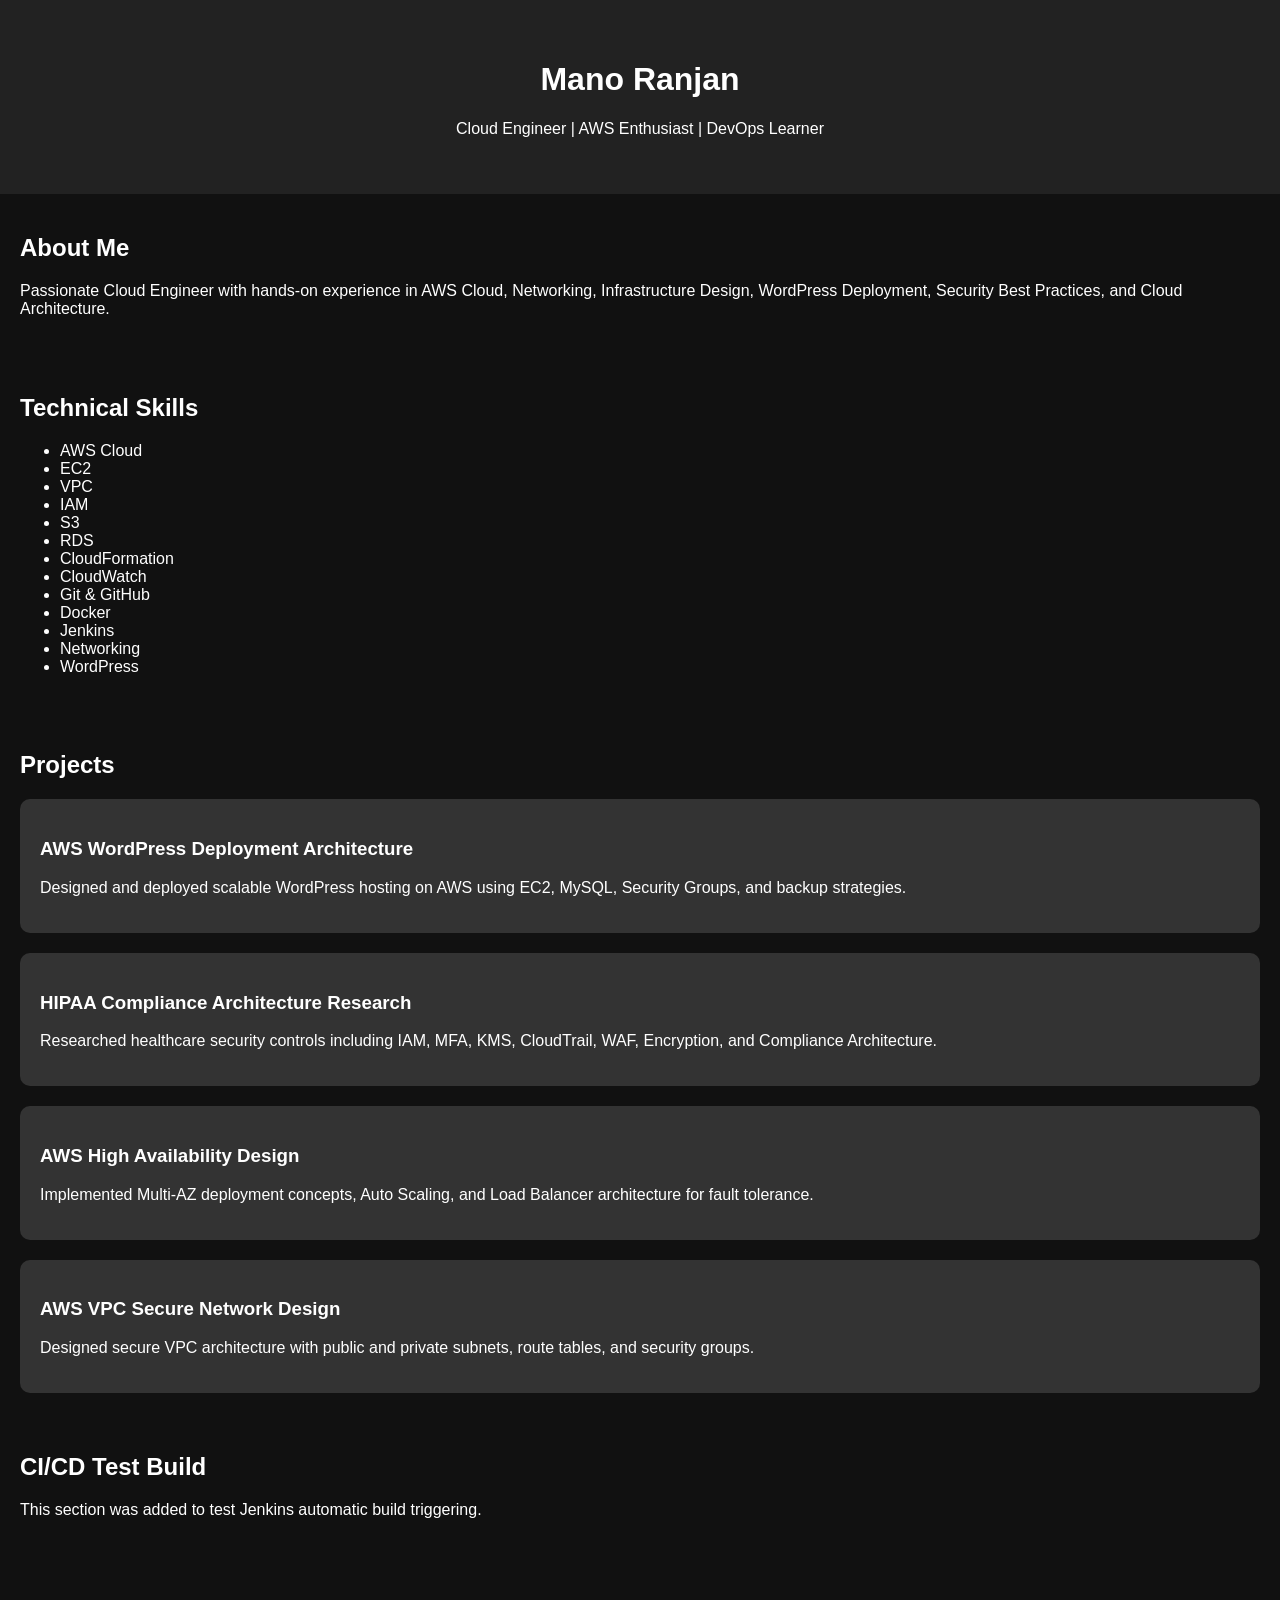
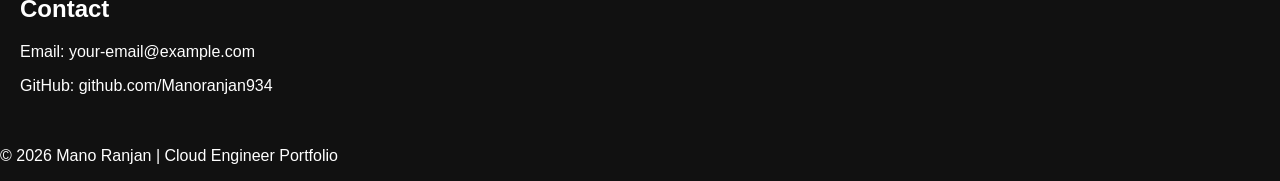
==== index.html @ f20bb153 "Updated portfolio page for Jenkins test" ====
<!DOCTYPE html>
<html lang="en">

<head>
    <meta charset="UTF-8">
    <meta name="viewport" content="width=device-width, initial-scale=1.0">
    <title>Mano Ranjan | Cloud Engineer Portfolio</title>

    <link rel="stylesheet" href="style.css">
</head>

<body>

    <header>
        <h1>Mano Ranjan</h1>
        <p>Cloud Engineer | AWS Enthusiast | DevOps Learner</p>
    </header>

    <section>
        <h2>About Me</h2>
        <p>
            Passionate Cloud Engineer with hands-on experience in AWS Cloud,
            Networking, Infrastructure Design, WordPress Deployment,
            Security Best Practices, and Cloud Architecture.
        </p>
    </section>

    <section>
        <h2>Technical Skills</h2>

        <ul>
            <li>AWS Cloud</li>
            <li>EC2</li>
            <li>VPC</li>
            <li>IAM</li>
            <li>S3</li>
            <li>RDS</li>
            <li>CloudFormation</li>
            <li>CloudWatch</li>
            <li>Git & GitHub</li>
            <li>Docker</li>
            <li>Jenkins</li>
            <li>Networking</li>
            <li>WordPress</li>
        </ul>
    </section>

    <section>
        <h2>Projects</h2>

        <div>
            <h3>AWS WordPress Deployment Architecture</h3>
            <p>
                Designed and deployed scalable WordPress hosting on AWS using
                EC2, MySQL, Security Groups, and backup strategies.
            </p>
        </div>

        <div>
            <h3>HIPAA Compliance Architecture Research</h3>
            <p>
                Researched healthcare security controls including IAM, MFA,
                KMS, CloudTrail, WAF, Encryption, and Compliance Architecture.
            </p>
        </div>

        <div>
            <h3>AWS High Availability Design</h3>
            <p>
                Implemented Multi-AZ deployment concepts, Auto Scaling,
                and Load Balancer architecture for fault tolerance.
            </p>
        </div>

        <div>
            <h3>AWS VPC Secure Network Design</h3>
            <p>
                Designed secure VPC architecture with public and private
                subnets, route tables, and security groups.
            </p>
        </div>

    </section>

    <section>
        <h2>CI/CD Test Build</h2>
        <p>
            This section was added to test Jenkins automatic build triggering.
        </p>
    </section>

    <section>
        <h2>Contact</h2>
        <p>Email: your-email@example.com</p>
        <p>GitHub: github.com/Manoranjan934</p>
    </section>

    <footer>
        <p>© 2026 Mano Ranjan | Cloud Engineer Portfolio</p>
    </footer>

    <script src="script.js"></script>

</body>

</html>
---- style.css ----
body{
    background:#111;
    color:white;
    font-family:Arial;
    margin:0;
}

header{
    background:#222;
    text-align:center;
    padding:40px;
}

section{
    padding:20px;
}

div{
    background:#333;
    padding:20px;
    margin-top:20px;
    border-radius:10px;
}
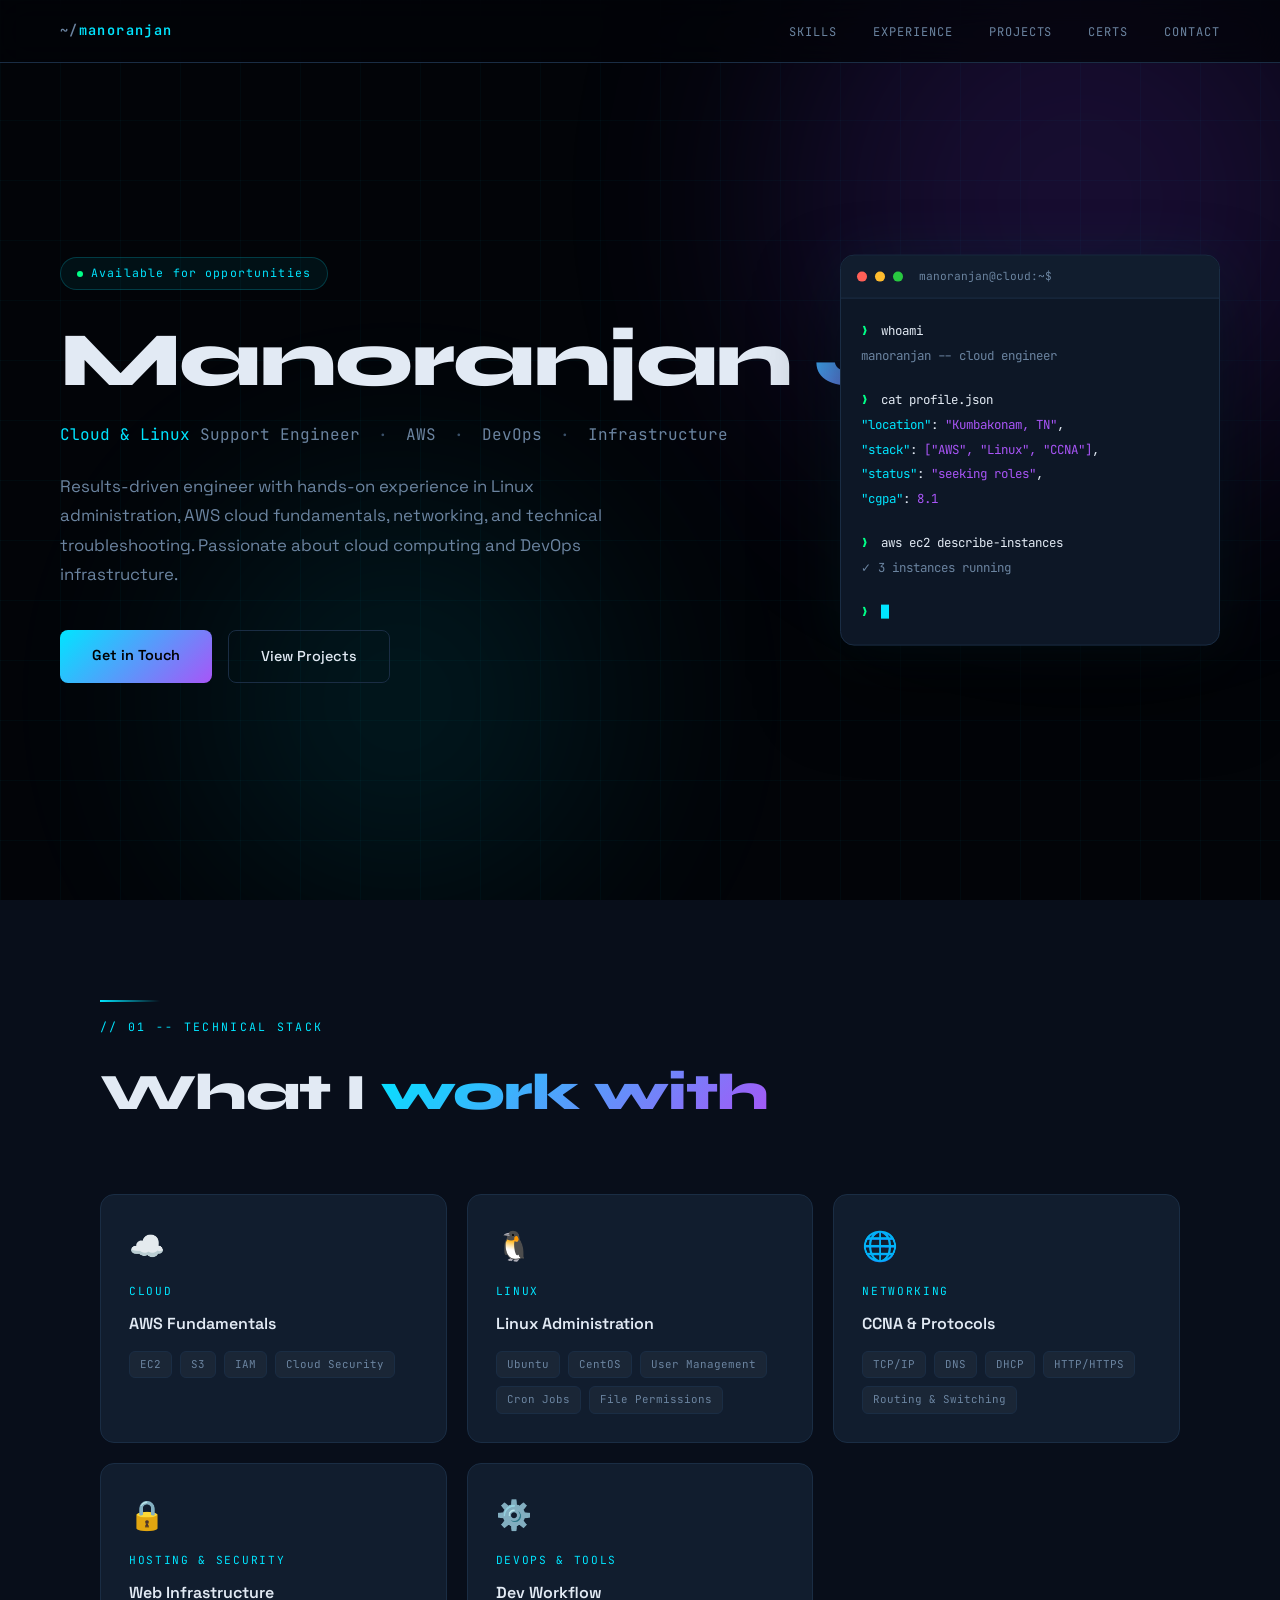
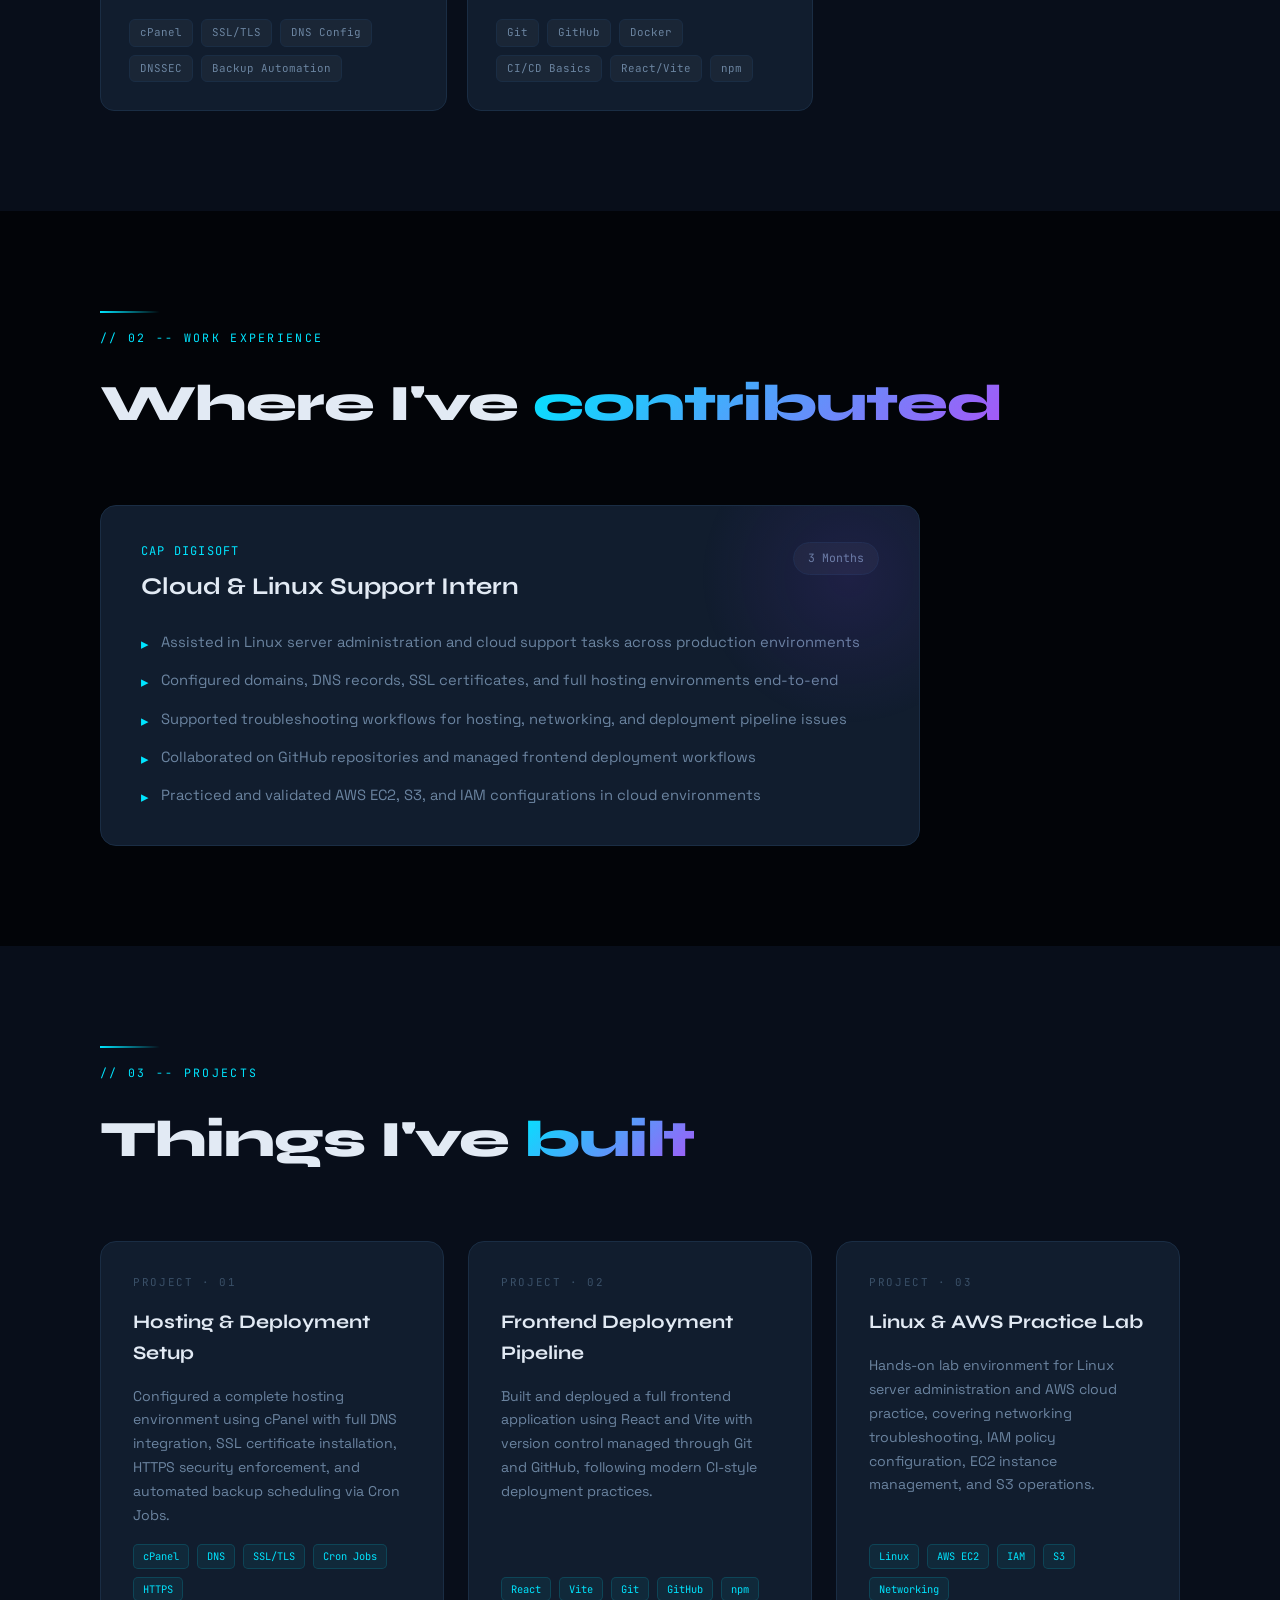
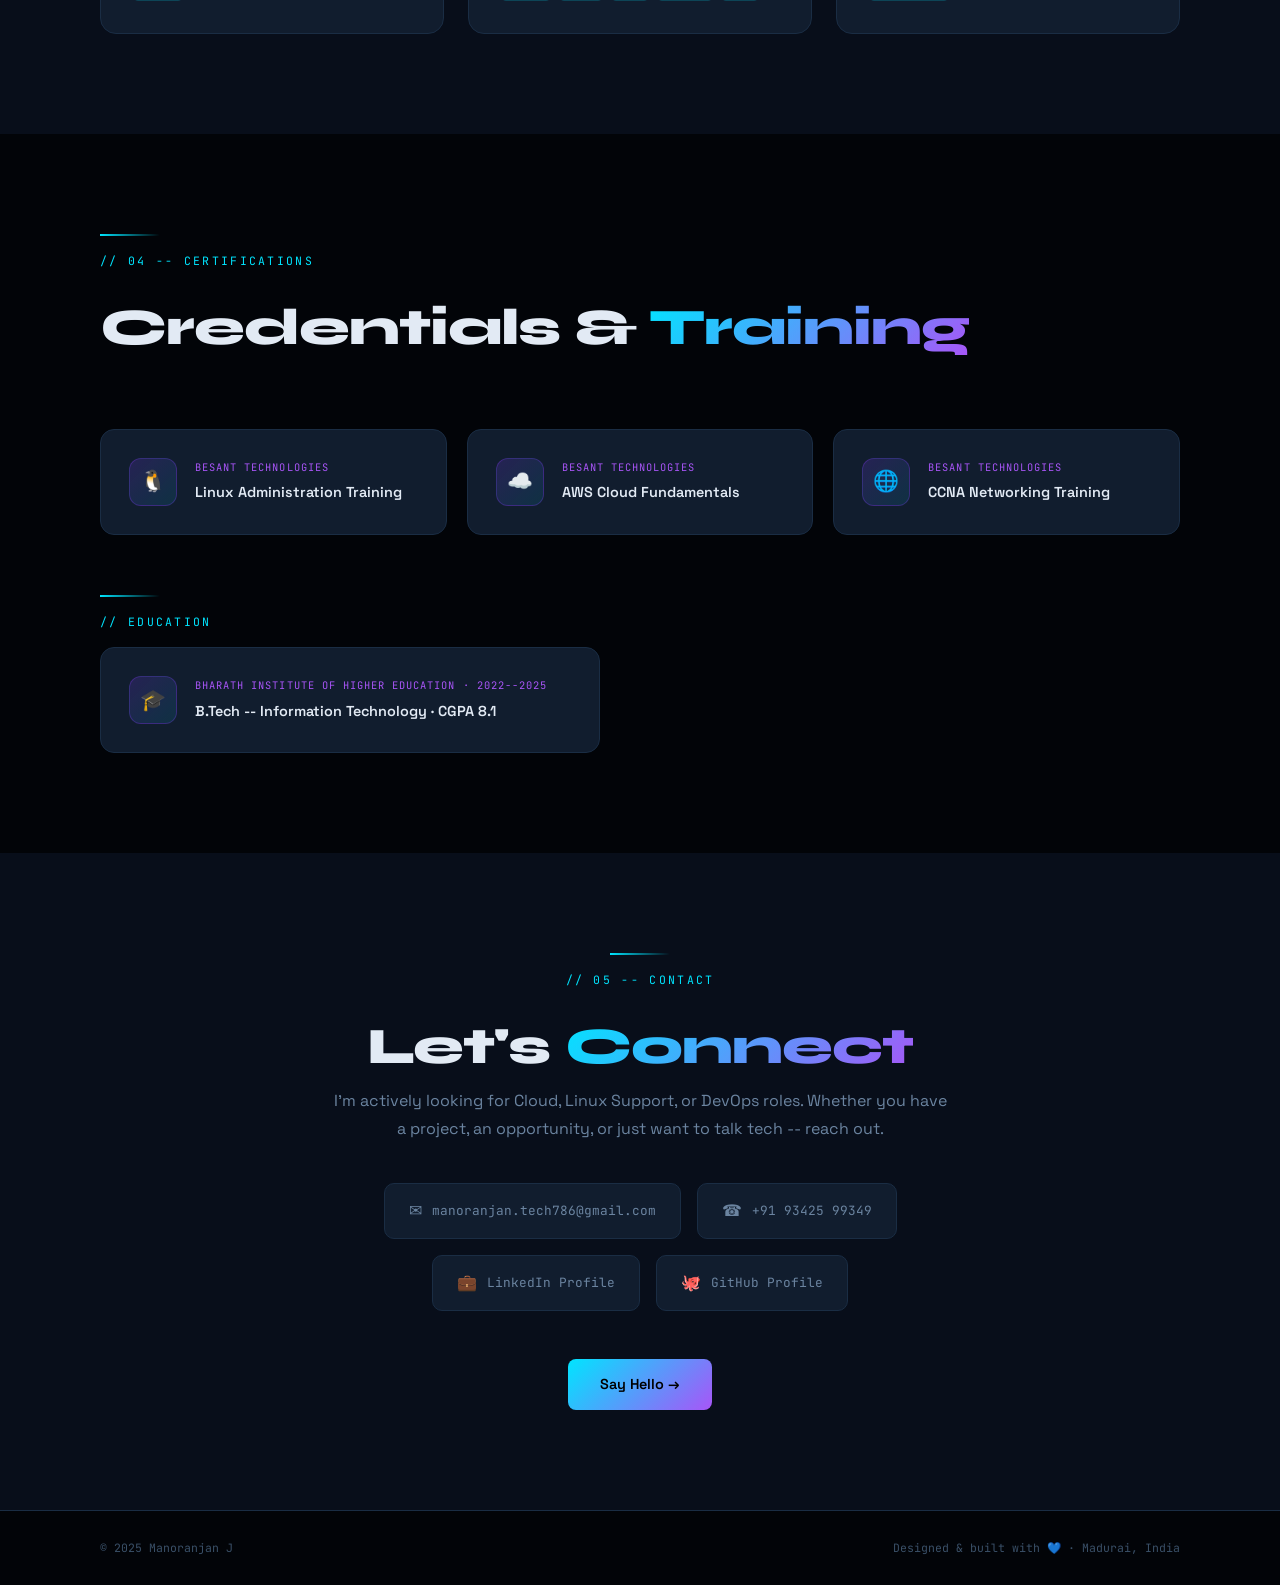
==== commit ded842ad: "Level 3 project structure" ====
--- a/index.html
+++ b/index.html
@@ -1,106 +1,375 @@
 <!DOCTYPE html>
 <html lang="en">
-
 <head>
-    <meta charset="UTF-8">
-    <meta name="viewport" content="width=device-width, initial-scale=1.0">
-    <title>Mano Ranjan | Cloud Engineer Portfolio</title>
-
-    <link rel="stylesheet" href="style.css">
+<meta charset="UTF-8">
+<meta name="viewport" content="width=device-width, initial-scale=1.0">
+<title>Manoranjan | Cloud & Linux Engineer</title>
+<link rel="preconnect" href="https://fonts.googleapis.com">
+<link rel="preconnect" href="https://fonts.gstatic.com" crossorigin>
+<link href="https://fonts.googleapis.com/css2?family=Space+Grotesk:wght@300;400;500;600;700&family=JetBrains+Mono:wght@300;400;600&family=Syne:wght@700;800&display=swap" rel="stylesheet">
+<link rel="stylesheet" href="assets/css/style.css">
+<base target="_blank">
 </head>
-
 <body>
 
-    <header>
-        <h1>Mano Ranjan</h1>
-        <p>Cloud Engineer | AWS Enthusiast | DevOps Learner</p>
-    </header>
-
-    <section>
-        <h2>About Me</h2>
-        <p>
-            Passionate Cloud Engineer with hands-on experience in AWS Cloud,
-            Networking, Infrastructure Design, WordPress Deployment,
-            Security Best Practices, and Cloud Architecture.
-        </p>
-    </section>
-
-    <section>
-        <h2>Technical Skills</h2>
-
-        <ul>
-            <li>AWS Cloud</li>
-            <li>EC2</li>
-            <li>VPC</li>
-            <li>IAM</li>
-            <li>S3</li>
-            <li>RDS</li>
-            <li>CloudFormation</li>
-            <li>CloudWatch</li>
-            <li>Git & GitHub</li>
-            <li>Docker</li>
-            <li>Jenkins</li>
-            <li>Networking</li>
-            <li>WordPress</li>
-        </ul>
-    </section>
-
-    <section>
-        <h2>Projects</h2>
-
-        <div>
-            <h3>AWS WordPress Deployment Architecture</h3>
-            <p>
-                Designed and deployed scalable WordPress hosting on AWS using
-                EC2, MySQL, Security Groups, and backup strategies.
-            </p>
-        </div>
-
-        <div>
-            <h3>HIPAA Compliance Architecture Research</h3>
-            <p>
-                Researched healthcare security controls including IAM, MFA,
-                KMS, CloudTrail, WAF, Encryption, and Compliance Architecture.
-            </p>
-        </div>
-
-        <div>
-            <h3>AWS High Availability Design</h3>
-            <p>
-                Implemented Multi-AZ deployment concepts, Auto Scaling,
-                and Load Balancer architecture for fault tolerance.
-            </p>
-        </div>
-
-        <div>
-            <h3>AWS VPC Secure Network Design</h3>
-            <p>
-                Designed secure VPC architecture with public and private
-                subnets, route tables, and security groups.
-            </p>
-        </div>
-
-    </section>
-
-    <section>
-        <h2>CI/CD Test Build</h2>
-        <p>
-            This section was added to test Jenkins automatic build triggering.
-        </p>
-    </section>
-
-    <section>
-        <h2>Contact</h2>
-        <p>Email: your-email@example.com</p>
-        <p>GitHub: github.com/Manoranjan934</p>
-    </section>
-
-    <footer>
-        <p>© 2026 Mano Ranjan | Cloud Engineer Portfolio</p>
-    </footer>
-
-    <script src="script.js"></script>
-
+<!-- ===== NAVIGATION ===== -->
+<nav class="navbar">
+  <div class="nav-logo">
+    <span class="nav-logo-prompt">~/</span>manoranjan
+  </div>
+  <ul class="nav-links">
+    <li><a href="#skills">Skills</a></li>
+    <li><a href="#experience">Experience</a></li>
+    <li><a href="#projects">Projects</a></li>
+    <li><a href="#certs">Certs</a></li>
+    <li><a href="#contact">Contact</a></li>
+  </ul>
+  <button class="nav-toggle" aria-label="Toggle menu">
+    <span></span>
+    <span></span>
+    <span></span>
+  </button>
+</nav>
+
+<!-- ===== HERO SECTION ===== -->
+<section class="hero" id="home">
+  <div class="orb orb-1"></div>
+  <div class="orb orb-2"></div>
+
+  <div class="hero-content">
+    <div class="hero-badge">
+      <span class="badge-dot"></span>
+      Available for opportunities
+    </div>
+
+    <h1 class="hero-name">
+      <span class="hero-first">Manoranjan</span><span class="hero-last"> J</span>
+    </h1>
+
+    <p class="hero-role">
+      <span class="highlight">Cloud & Linux</span> Support Engineer
+      <span class="dot-separator">&#183;</span> AWS <span class="dot-separator">&#183;</span> DevOps <span class="dot-separator">&#183;</span> Infrastructure
+    </p>
+
+    <p class="hero-desc">
+      Results-driven engineer with hands-on experience in Linux administration, AWS cloud fundamentals, networking, and technical troubleshooting. Passionate about cloud computing and DevOps infrastructure.
+    </p>
+
+    <div class="hero-cta">
+      <a href="#contact" class="btn btn-primary">Get in Touch</a>
+      <a href="#projects" class="btn btn-ghost">View Projects</a>
+    </div>
+  </div>
+
+  <!-- Terminal Widget -->
+  <div class="hero-terminal">
+    <div class="terminal-header">
+      <span class="term-dot red"></span>
+      <span class="term-dot yellow"></span>
+      <span class="term-dot green"></span>
+      <span class="terminal-title">manoranjan@cloud:~$</span>
+    </div>
+    <div class="terminal-body">
+      <div class="term-line">
+        <span class="term-prompt">&#10095;</span>
+        <span class="term-cmd">whoami</span>
+      </div>
+      <div class="term-line term-output">manoranjan -- cloud engineer</div>
+      <div class="term-line blank"></div>
+      <div class="term-line">
+        <span class="term-prompt">&#10095;</span>
+        <span class="term-cmd">cat profile.json</span>
+      </div>
+      <div class="term-line">
+        <span class="term-key">"location"</span>: <span class="term-val">"Kumbakonam, TN"</span>,
+      </div>
+      <div class="term-line">
+        <span class="term-key">"stack"</span>: <span class="term-val">["AWS", "Linux", "CCNA"]</span>,
+      </div>
+      <div class="term-line">
+        <span class="term-key">"status"</span>: <span class="term-val">"seeking roles"</span>,
+      </div>
+      <div class="term-line">
+        <span class="term-key">"cgpa"</span>: <span class="term-val">8.1</span>
+      </div>
+      <div class="term-line blank"></div>
+      <div class="term-line">
+        <span class="term-prompt">&#10095;</span>
+        <span class="term-cmd">aws ec2 describe-instances</span>
+      </div>
+      <div class="term-line term-output">&#10003; 3 instances running</div>
+      <div class="term-line blank"></div>
+      <div class="term-line">
+        <span class="term-prompt">&#10095;</span>
+        <span class="term-cursor"></span>
+      </div>
+    </div>
+  </div>
+</section>
+
+<!-- ===== SKILLS SECTION ===== -->
+<section class="skills" id="skills">
+  <div class="container">
+    <div class="section-header reveal">
+      <div class="divider"></div>
+      <p class="section-label">// 01 -- Technical Stack</p>
+      <h2 class="section-title">What I <span>work with</span></h2>
+    </div>
+
+    <div class="skills-grid">
+      <!-- Skill Card 1 -->
+      <div class="skill-card reveal">
+        <div class="skill-icon">&#9729;&#65039;</div>
+        <div class="skill-category">Cloud</div>
+        <h3 class="skill-title">AWS Fundamentals</h3>
+        <div class="skill-tags">
+          <span class="tag">EC2</span>
+          <span class="tag">S3</span>
+          <span class="tag">IAM</span>
+          <span class="tag">Cloud Security</span>
+        </div>
+      </div>
+
+      <!-- Skill Card 2 -->
+      <div class="skill-card reveal">
+        <div class="skill-icon">&#128039;</div>
+        <div class="skill-category">Linux</div>
+        <h3 class="skill-title">Linux Administration</h3>
+        <div class="skill-tags">
+          <span class="tag">Ubuntu</span>
+          <span class="tag">CentOS</span>
+          <span class="tag">User Management</span>
+          <span class="tag">Cron Jobs</span>
+          <span class="tag">File Permissions</span>
+        </div>
+      </div>
+
+      <!-- Skill Card 3 -->
+      <div class="skill-card reveal">
+        <div class="skill-icon">&#127760;</div>
+        <div class="skill-category">Networking</div>
+        <h3 class="skill-title">CCNA &amp; Protocols</h3>
+        <div class="skill-tags">
+          <span class="tag">TCP/IP</span>
+          <span class="tag">DNS</span>
+          <span class="tag">DHCP</span>
+          <span class="tag">HTTP/HTTPS</span>
+          <span class="tag">Routing &amp; Switching</span>
+        </div>
+      </div>
+
+      <!-- Skill Card 4 -->
+      <div class="skill-card reveal">
+        <div class="skill-icon">&#128274;</div>
+        <div class="skill-category">Hosting &amp; Security</div>
+        <h3 class="skill-title">Web Infrastructure</h3>
+        <div class="skill-tags">
+          <span class="tag">cPanel</span>
+          <span class="tag">SSL/TLS</span>
+          <span class="tag">DNS Config</span>
+          <span class="tag">DNSSEC</span>
+          <span class="tag">Backup Automation</span>
+        </div>
+      </div>
+
+      <!-- Skill Card 5 -->
+      <div class="skill-card reveal">
+        <div class="skill-icon">&#9881;&#65039;</div>
+        <div class="skill-category">DevOps &amp; Tools</div>
+        <h3 class="skill-title">Dev Workflow</h3>
+        <div class="skill-tags">
+          <span class="tag">Git</span>
+          <span class="tag">GitHub</span>
+          <span class="tag">Docker</span>
+          <span class="tag">CI/CD Basics</span>
+          <span class="tag">React/Vite</span>
+          <span class="tag">npm</span>
+        </div>
+      </div>
+    </div>
+  </div>
+</section>
+
+<!-- ===== EXPERIENCE SECTION ===== -->
+<section class="experience" id="experience">
+  <div class="container">
+    <div class="section-header reveal">
+      <div class="divider"></div>
+      <p class="section-label">// 02 -- Work Experience</p>
+      <h2 class="section-title">Where I've <span>contributed</span></h2>
+    </div>
+
+    <div class="exp-card reveal">
+      <div class="exp-glow"></div>
+      <div class="exp-header">
+        <div class="exp-company-info">
+          <div class="exp-company">CAP DIGISOFT</div>
+          <div class="exp-role">Cloud &amp; Linux Support Intern</div>
+        </div>
+        <div class="exp-duration">3 Months</div>
+      </div>
+      <ul class="exp-list">
+        <li>Assisted in Linux server administration and cloud support tasks across production environments</li>
+        <li>Configured domains, DNS records, SSL certificates, and full hosting environments end-to-end</li>
+        <li>Supported troubleshooting workflows for hosting, networking, and deployment pipeline issues</li>
+        <li>Collaborated on GitHub repositories and managed frontend deployment workflows</li>
+        <li>Practiced and validated AWS EC2, S3, and IAM configurations in cloud environments</li>
+      </ul>
+    </div>
+  </div>
+</section>
+
+<!-- ===== PROJECTS SECTION ===== -->
+<section class="projects" id="projects">
+  <div class="container">
+    <div class="section-header reveal">
+      <div class="divider"></div>
+      <p class="section-label">// 03 -- Projects</p>
+      <h2 class="section-title">Things I've <span>built</span></h2>
+    </div>
+
+    <div class="projects-grid">
+      <!-- Project 1 -->
+      <div class="project-card reveal">
+        <div class="project-num">PROJECT &middot; 01</div>
+        <h3 class="project-title">Hosting &amp; Deployment Setup</h3>
+        <p class="project-desc">Configured a complete hosting environment using cPanel with full DNS integration, SSL certificate installation, HTTPS security enforcement, and automated backup scheduling via Cron Jobs.</p>
+        <div class="project-stack">
+          <span class="stack-tag">cPanel</span>
+          <span class="stack-tag">DNS</span>
+          <span class="stack-tag">SSL/TLS</span>
+          <span class="stack-tag">Cron Jobs</span>
+          <span class="stack-tag">HTTPS</span>
+        </div>
+      </div>
+
+      <!-- Project 2 -->
+      <div class="project-card reveal">
+        <div class="project-num">PROJECT &middot; 02</div>
+        <h3 class="project-title">Frontend Deployment Pipeline</h3>
+        <p class="project-desc">Built and deployed a full frontend application using React and Vite with version control managed through Git and GitHub, following modern CI-style deployment practices.</p>
+        <div class="project-stack">
+          <span class="stack-tag">React</span>
+          <span class="stack-tag">Vite</span>
+          <span class="stack-tag">Git</span>
+          <span class="stack-tag">GitHub</span>
+          <span class="stack-tag">npm</span>
+        </div>
+      </div>
+
+      <!-- Project 3 -->
+      <div class="project-card reveal">
+        <div class="project-num">PROJECT &middot; 03</div>
+        <h3 class="project-title">Linux &amp; AWS Practice Lab</h3>
+        <p class="project-desc">Hands-on lab environment for Linux server administration and AWS cloud practice, covering networking troubleshooting, IAM policy configuration, EC2 instance management, and S3 operations.</p>
+        <div class="project-stack">
+          <span class="stack-tag">Linux</span>
+          <span class="stack-tag">AWS EC2</span>
+          <span class="stack-tag">IAM</span>
+          <span class="stack-tag">S3</span>
+          <span class="stack-tag">Networking</span>
+        </div>
+      </div>
+    </div>
+  </div>
+</section>
+
+<!-- ===== CERTIFICATIONS SECTION ===== -->
+<section class="certs" id="certs">
+  <div class="container">
+    <div class="section-header reveal">
+      <div class="divider"></div>
+      <p class="section-label">// 04 -- Certifications</p>
+      <h2 class="section-title">Credentials &amp; <span>Training</span></h2>
+    </div>
+
+    <div class="certs-grid">
+      <div class="cert-card reveal">
+        <div class="cert-icon">&#128039;</div>
+        <div class="cert-info">
+          <small>BESANT TECHNOLOGIES</small>
+          <span>Linux Administration Training</span>
+        </div>
+      </div>
+
+      <div class="cert-card reveal">
+        <div class="cert-icon">&#9729;&#65039;</div>
+        <div class="cert-info">
+          <small>BESANT TECHNOLOGIES</small>
+          <span>AWS Cloud Fundamentals</span>
+        </div>
+      </div>
+
+      <div class="cert-card reveal">
+        <div class="cert-icon">&#127760;</div>
+        <div class="cert-info">
+          <small>BESANT TECHNOLOGIES</small>
+          <span>CCNA Networking Training</span>
+        </div>
+      </div>
+    </div>
+
+    <!-- Education -->
+    <div class="education reveal">
+      <div class="divider"></div>
+      <p class="section-label">// Education</p>
+      <div class="cert-card edu-card">
+        <div class="cert-icon">&#127891;</div>
+        <div class="cert-info">
+          <small>BHARATH INSTITUTE OF HIGHER EDUCATION &middot; 2022--2025</small>
+          <span>B.Tech -- Information Technology &middot; CGPA 8.1</span>
+        </div>
+      </div>
+    </div>
+  </div>
+</section>
+
+<!-- ===== CONTACT SECTION ===== -->
+<section class="contact" id="contact">
+  <div class="container">
+    <div class="contact-inner reveal">
+      <div class="divider center"></div>
+      <p class="section-label">// 05 -- Contact</p>
+      <h2 class="section-title">Let's <span>Connect</span></h2>
+      <p class="contact-desc">
+        I'm actively looking for Cloud, Linux Support, or DevOps roles. Whether you have a project, an opportunity, or just want to talk tech -- reach out.
+      </p>
+
+      <div class="contact-links">
+        <a href="mailto:manoranjan.tech786@gmail.com" class="contact-link">
+          <span class="contact-icon">&#9993;</span>
+          <span>manoranjan.tech786@gmail.com</span>
+        </a>
+        <a href="tel:+919342599349" class="contact-link">
+          <span class="contact-icon">&#9742;</span>
+          <span>+91 93425 99349</span>
+        </a>
+        <a href="https://www.linkedin.com/in/manoranjan-j-a20301320" target="_blank" class="contact-link">
+          <span class="contact-icon">&#128188;</span>
+          <span>LinkedIn Profile</span>
+        </a>
+        <a href="https://github.com/Manoranjan934" target="_blank" class="contact-link">
+          <span class="contact-icon">&#128025;</span>
+          <span>GitHub Profile</span>
+        </a>
+      </div>
+
+      <a href="mailto:manoranjan.tech786@gmail.com" class="btn btn-primary">Say Hello &rarr;</a>
+    </div>
+  </div>
+</section>
+
+<!-- ===== FOOTER ===== -->
+<footer class="footer">
+  <div class="container">
+    <div class="footer-content">
+      <span class="footer-copy">&copy; 2025 Manoranjan J</span>
+      <span class="footer-location">Designed &amp; built with &#128153; &middot; Madurai, India</span>
+    </div>
+  </div>
+</footer>
+
+<!-- JavaScript -->
+<script src="assets/js/main.js"></script>
 </body>
-
 </html>
--- a/assets/css/style.css
+++ b/assets/css/style.css
@@ -0,0 +1,221 @@
+/* ============================================
+   Portfolio Styles - Manoranjan J
+   ============================================ */
+
+:root {
+  --black: #020408;
+  --deep: #080e1a;
+  --surface: #0d1726;
+  --card: #111d2e;
+  --border: #1a2d44;
+  --cyan: #00e5ff;
+  --violet: #7c3aed;
+  --violet-light: #a855f7;
+  --green: #00ff88;
+  --text: #e2eaf4;
+  --muted: #6b84a0;
+  --dim: #3a5068;
+  --font-main: 'Space Grotesk', sans-serif;
+  --font-mono: 'JetBrains Mono', monospace;
+  --font-display: 'Syne', sans-serif;
+}
+
+*, *::before, *::after { box-sizing: border-box; margin: 0; padding: 0; }
+
+html { scroll-behavior: smooth; font-size: 16px; }
+
+body {
+  background: var(--black);
+  color: var(--text);
+  font-family: var(--font-main);
+  line-height: 1.6;
+  overflow-x: hidden;
+}
+
+body::before {
+  content: '';
+  position: fixed;
+  inset: 0;
+  background-image:
+    linear-gradient(rgba(0,229,255,0.03) 1px, transparent 1px),
+    linear-gradient(90deg, rgba(0,229,255,0.03) 1px, transparent 1px);
+  background-size: 60px 60px;
+  pointer-events: none;
+  z-index: 0;
+}
+
+.container { max-width: 1200px; margin: 0 auto; padding: 0 60px; }
+
+.reveal { opacity: 0; transform: translateY(30px); transition: opacity 0.6s ease, transform 0.6s ease; }
+.reveal.visible { opacity: 1; transform: translateY(0); }
+
+/* NAV */
+.navbar {
+  position: fixed; top: 0; left: 0; right: 0; z-index: 100;
+  padding: 18px 60px; display: flex; justify-content: space-between; align-items: center;
+  background: rgba(2,4,8,0.7); backdrop-filter: blur(16px); border-bottom: 1px solid var(--border);
+}
+.nav-logo { font-family: var(--font-mono); font-size: 0.85rem; color: var(--cyan); letter-spacing: 0.1em; font-weight: 600; }
+.nav-logo-prompt { color: var(--muted); }
+.nav-links { display: flex; gap: 36px; list-style: none; }
+.nav-links a {
+  font-family: var(--font-mono); font-size: 0.75rem; color: var(--muted); text-decoration: none;
+  letter-spacing: 0.08em; text-transform: uppercase; transition: color 0.2s; position: relative;
+}
+.nav-links a::after { content: ''; position: absolute; bottom: -4px; left: 0; width: 0; height: 1px; background: var(--cyan); transition: width 0.25s; }
+.nav-links a:hover { color: var(--cyan); }
+.nav-links a:hover::after { width: 100%; }
+.nav-toggle { display: none; flex-direction: column; gap: 5px; background: none; border: none; cursor: pointer; }
+.nav-toggle span { width: 24px; height: 2px; background: var(--text); }
+
+/* HERO */
+.hero { position: relative; min-height: 100vh; display: flex; align-items: center; padding: 120px 60px 80px; overflow: hidden; }
+.orb { position: absolute; border-radius: 50%; filter: blur(120px); opacity: 0.18; pointer-events: none; }
+.orb-1 { width: 600px; height: 600px; background: var(--violet); top: -100px; right: -100px; }
+.orb-2 { width: 400px; height: 400px; background: var(--cyan); bottom: 0; left: 200px; opacity: 0.1; }
+.hero-content { position: relative; z-index: 2; max-width: 720px; }
+.hero-badge {
+  display: inline-flex; align-items: center; gap: 8px;
+  background: rgba(0,229,255,0.06); border: 1px solid rgba(0,229,255,0.2); border-radius: 100px;
+  padding: 6px 16px; font-family: var(--font-mono); font-size: 0.72rem; color: var(--cyan);
+  letter-spacing: 0.1em; margin-bottom: 28px; animation: fadeUp 0.6s ease both;
+}
+.badge-dot { width: 6px; height: 6px; background: var(--green); border-radius: 50%; animation: pulse 2s infinite; }
+@keyframes pulse { 0%,100% { opacity: 1; } 50% { opacity: 0.3; } }
+.hero-name { font-family: var(--font-display); font-size: clamp(2.5rem, 6vw, 5rem); font-weight: 800; line-height: 1.1; letter-spacing: -0.02em; animation: fadeUp 0.6s 0.1s ease both; white-space: nowrap; }
+.hero-first { color: var(--text); display: inline; }
+.hero-last { display: inline; background: linear-gradient(135deg, var(--cyan), var(--violet-light)); -webkit-background-clip: text; -webkit-text-fill-color: transparent; background-clip: text; }
+.hero-role { margin-top: 20px; font-family: var(--font-mono); font-size: 1rem; color: var(--muted); animation: fadeUp 0.6s 0.2s ease both; }
+.highlight { color: var(--cyan); }
+.dot-separator { margin: 0 8px; color: var(--dim); }
+.hero-desc { margin-top: 24px; font-size: 1.05rem; color: var(--muted); max-width: 560px; line-height: 1.75; animation: fadeUp 0.6s 0.3s ease both; }
+.hero-cta { margin-top: 40px; display: flex; gap: 16px; flex-wrap: wrap; animation: fadeUp 0.6s 0.4s ease both; }
+
+/* BUTTONS */
+.btn { display: inline-block; padding: 14px 32px; border-radius: 8px; font-family: var(--font-main); font-weight: 600; font-size: 0.9rem; cursor: pointer; text-decoration: none; transition: opacity 0.2s, transform 0.2s, border-color 0.2s, color 0.2s; border: none; }
+.btn-primary { background: linear-gradient(135deg, var(--cyan), var(--violet-light)); color: #000; }
+.btn-primary:hover { opacity: 0.88; transform: translateY(-2px); }
+.btn-ghost { background: transparent; border: 1px solid var(--border); color: var(--text); font-weight: 500; }
+.btn-ghost:hover { border-color: var(--cyan); color: var(--cyan); transform: translateY(-2px); }
+
+/* TERMINAL */
+.hero-terminal { position: absolute; right: 60px; top: 50%; transform: translateY(-50%); width: 380px; background: var(--surface); border: 1px solid var(--border); border-radius: 14px; overflow: hidden; box-shadow: 0 0 60px rgba(0,229,255,0.06), 0 40px 80px rgba(0,0,0,0.6); animation: fadeLeft 0.8s 0.5s ease both; z-index: 2; }
+.terminal-header { background: var(--card); padding: 12px 16px; display: flex; align-items: center; gap: 8px; border-bottom: 1px solid var(--border); }
+.term-dot { width: 10px; height: 10px; border-radius: 50%; }
+.term-dot.red { background: #ff5f57; }
+.term-dot.yellow { background: #febc2e; }
+.term-dot.green { background: #28c840; }
+.terminal-title { font-family: var(--font-mono); font-size: 0.7rem; color: var(--muted); margin-left: 8px; }
+.terminal-body { padding: 20px; font-family: var(--font-mono); font-size: 0.78rem; line-height: 2; }
+.term-line { min-height: 1.5em; }
+.term-line.blank { height: 0.5em; }
+.term-prompt { color: var(--green); margin-right: 6px; }
+.term-cmd { color: var(--text); }
+.term-output { color: var(--muted); }
+.term-key { color: var(--cyan); }
+.term-val { color: var(--violet-light); }
+.term-cursor { display: inline-block; width: 8px; height: 14px; background: var(--cyan); vertical-align: middle; animation: blink 1s steps(1) infinite; }
+@keyframes blink { 0%,100% { opacity: 1; } 50% { opacity: 0; } }
+
+/* SECTIONS */
+section { position: relative; z-index: 2; padding: 100px 0; }
+.section-header { margin-bottom: 60px; }
+.divider { width: 60px; height: 2px; background: linear-gradient(90deg, var(--cyan), transparent); margin-bottom: 16px; }
+.divider.center { margin-left: auto; margin-right: auto; }
+.section-label { font-family: var(--font-mono); font-size: 0.72rem; color: var(--cyan); letter-spacing: 0.2em; text-transform: uppercase; margin-bottom: 16px; }
+.section-title { font-family: var(--font-display); font-size: clamp(2rem, 4vw, 3.2rem); font-weight: 800; letter-spacing: -0.02em; color: var(--text); }
+.section-title span { background: linear-gradient(135deg, var(--cyan), var(--violet-light)); -webkit-background-clip: text; -webkit-text-fill-color: transparent; background-clip: text; }
+
+/* SKILLS */
+.skills { background: var(--deep); }
+.skills-grid { display: grid; grid-template-columns: repeat(auto-fit, minmax(280px, 1fr)); gap: 20px; }
+.skill-card { background: var(--card); border: 1px solid var(--border); border-radius: 14px; padding: 28px; transition: border-color 0.3s, transform 0.3s, box-shadow 0.3s; position: relative; overflow: hidden; }
+.skill-card::before { content: ''; position: absolute; top: 0; left: 0; right: 0; height: 2px; background: linear-gradient(90deg, var(--cyan), var(--violet)); opacity: 0; transition: opacity 0.3s; }
+.skill-card:hover { border-color: rgba(0,229,255,0.3); transform: translateY(-4px); box-shadow: 0 20px 40px rgba(0,0,0,0.4), 0 0 20px rgba(0,229,255,0.06); }
+.skill-card:hover::before { opacity: 1; }
+.skill-icon { font-size: 1.8rem; margin-bottom: 14px; }
+.skill-category { font-family: var(--font-mono); font-size: 0.7rem; color: var(--cyan); letter-spacing: 0.15em; text-transform: uppercase; margin-bottom: 10px; }
+.skill-title { font-size: 1rem; font-weight: 600; color: var(--text); margin-bottom: 14px; }
+.skill-tags { display: flex; flex-wrap: wrap; gap: 8px; }
+.tag { font-family: var(--font-mono); font-size: 0.68rem; padding: 4px 10px; border-radius: 6px; background: rgba(255,255,255,0.04); border: 1px solid var(--border); color: var(--muted); }
+
+/* EXPERIENCE */
+.exp-card { background: var(--card); border: 1px solid var(--border); border-radius: 16px; padding: 36px 40px; position: relative; overflow: hidden; max-width: 820px; transition: border-color 0.3s; }
+.exp-card:hover { border-color: rgba(0,229,255,0.25); }
+.exp-glow { position: absolute; top: -80px; right: -80px; width: 300px; height: 300px; background: radial-gradient(circle, rgba(124,58,237,0.12), transparent 70%); pointer-events: none; }
+.exp-header { display: flex; justify-content: space-between; align-items: flex-start; margin-bottom: 24px; flex-wrap: wrap; gap: 12px; }
+.exp-company { font-family: var(--font-mono); font-size: 0.75rem; color: var(--cyan); letter-spacing: 0.1em; margin-bottom: 6px; }
+.exp-role { font-family: var(--font-display); font-size: 1.5rem; font-weight: 700; color: var(--text); }
+.exp-duration { font-family: var(--font-mono); font-size: 0.72rem; color: var(--muted); background: rgba(255,255,255,0.04); border: 1px solid var(--border); padding: 6px 14px; border-radius: 100px; white-space: nowrap; }
+.exp-list { list-style: none; display: flex; flex-direction: column; gap: 12px; }
+.exp-list li { display: flex; align-items: flex-start; gap: 12px; color: var(--muted); font-size: 0.92rem; line-height: 1.65; }
+.exp-list li::before { content: '\25B8'; color: var(--cyan); flex-shrink: 0; margin-top: 2px; }
+
+/* PROJECTS */
+.projects { background: var(--deep); }
+.projects-grid { display: grid; grid-template-columns: repeat(auto-fit, minmax(300px, 1fr)); gap: 24px; }
+.project-card { background: var(--card); border: 1px solid var(--border); border-radius: 16px; padding: 32px; display: flex; flex-direction: column; gap: 16px; transition: transform 0.3s, box-shadow 0.3s, border-color 0.3s; position: relative; overflow: hidden; }
+.project-card::after { content: ''; position: absolute; inset: 0; background: linear-gradient(135deg, rgba(0,229,255,0.03), rgba(124,58,237,0.03)); opacity: 0; transition: opacity 0.3s; }
+.project-card:hover { transform: translateY(-6px); border-color: rgba(0,229,255,0.25); box-shadow: 0 24px 60px rgba(0,0,0,0.5), 0 0 30px rgba(0,229,255,0.05); }
+.project-card:hover::after { opacity: 1; }
+.project-num { font-family: var(--font-mono); font-size: 0.68rem; color: var(--dim); letter-spacing: 0.15em; }
+.project-title { font-family: var(--font-display); font-size: 1.2rem; font-weight: 700; color: var(--text); position: relative; z-index: 1; }
+.project-desc { font-size: 0.88rem; color: var(--muted); line-height: 1.7; position: relative; z-index: 1; flex-grow: 1; }
+.project-stack { display: flex; flex-wrap: wrap; gap: 8px; position: relative; z-index: 1; }
+.stack-tag { font-family: var(--font-mono); font-size: 0.65rem; padding: 3px 9px; border-radius: 5px; background: rgba(0,229,255,0.06); border: 1px solid rgba(0,229,255,0.15); color: var(--cyan); }
+
+/* CERTS */
+.certs-grid { display: grid; grid-template-columns: repeat(auto-fit, minmax(260px, 1fr)); gap: 20px; }
+.cert-card { background: var(--card); border: 1px solid var(--border); border-radius: 14px; padding: 28px; display: flex; align-items: center; gap: 18px; transition: border-color 0.3s, transform 0.25s; }
+.cert-card:hover { border-color: rgba(124,58,237,0.4); transform: translateY(-3px); }
+.cert-icon { width: 48px; height: 48px; border-radius: 12px; background: linear-gradient(135deg, rgba(124,58,237,0.2), rgba(0,229,255,0.1)); border: 1px solid rgba(124,58,237,0.3); display: flex; align-items: center; justify-content: center; font-size: 1.3rem; flex-shrink: 0; }
+.cert-info small { font-family: var(--font-mono); font-size: 0.65rem; color: var(--violet-light); letter-spacing: 0.1em; display: block; margin-bottom: 4px; }
+.cert-info span { font-size: 0.9rem; font-weight: 600; color: var(--text); }
+.education { margin-top: 60px; }
+.edu-card { max-width: 500px; }
+
+/* CONTACT */
+.contact { background: var(--deep); text-align: center; }
+.contact-inner { max-width: 620px; margin: 0 auto; }
+.contact-desc { color: var(--muted); font-size: 1rem; line-height: 1.75; margin-bottom: 40px; }
+.contact-links { display: flex; justify-content: center; flex-wrap: wrap; gap: 16px; margin-bottom: 48px; }
+.contact-link { display: flex; align-items: center; gap: 10px; padding: 14px 24px; background: var(--card); border: 1px solid var(--border); border-radius: 10px; color: var(--muted); text-decoration: none; font-family: var(--font-mono); font-size: 0.8rem; transition: border-color 0.2s, color 0.2s, transform 0.2s; }
+.contact-link:hover { border-color: var(--cyan); color: var(--cyan); transform: translateY(-3px); }
+.contact-icon { font-size: 1rem; }
+
+/* FOOTER */
+.footer { background: var(--black); border-top: 1px solid var(--border); padding: 28px 0; position: relative; z-index: 2; }
+.footer-content { display: flex; justify-content: space-between; align-items: center; }
+.footer-copy, .footer-location { font-family: var(--font-mono); font-size: 0.72rem; color: var(--dim); }
+
+/* ANIMATIONS */
+@keyframes fadeUp { from { opacity: 0; transform: translateY(24px); } to { opacity: 1; transform: translateY(0); } }
+@keyframes fadeLeft { from { opacity: 0; transform: translate(40px, -50%); } to { opacity: 1; transform: translate(0, -50%); } }
+
+/* RESPONSIVE */
+@media (max-width: 900px) {
+  .container { padding: 0 24px; }
+  .navbar { padding: 16px 24px; }
+  .nav-links { gap: 20px; }
+  .hero { padding: 110px 24px 60px; }
+  .hero-terminal { display: none; }
+  section { padding: 70px 0; }
+  .footer-content { flex-direction: column; gap: 8px; text-align: center; }
+}
+
+@media (max-width: 600px) {
+  .nav-links { display: none; }
+  .nav-toggle { display: flex; }
+  .hero-name { font-size: 3rem; }
+  .hero-role { font-size: 0.85rem; }
+  .hero-cta { flex-direction: column; }
+  .btn { width: 100%; text-align: center; }
+  .exp-card { padding: 24px; }
+  .exp-header { flex-direction: column; }
+  .contact-links { flex-direction: column; align-items: center; }
+  .contact-link { width: 100%; justify-content: center; }
+}
+
+@media (prefers-reduced-motion: reduce) {
+  *, *::before, *::after { animation: none !important; transition: none !important; }
+}
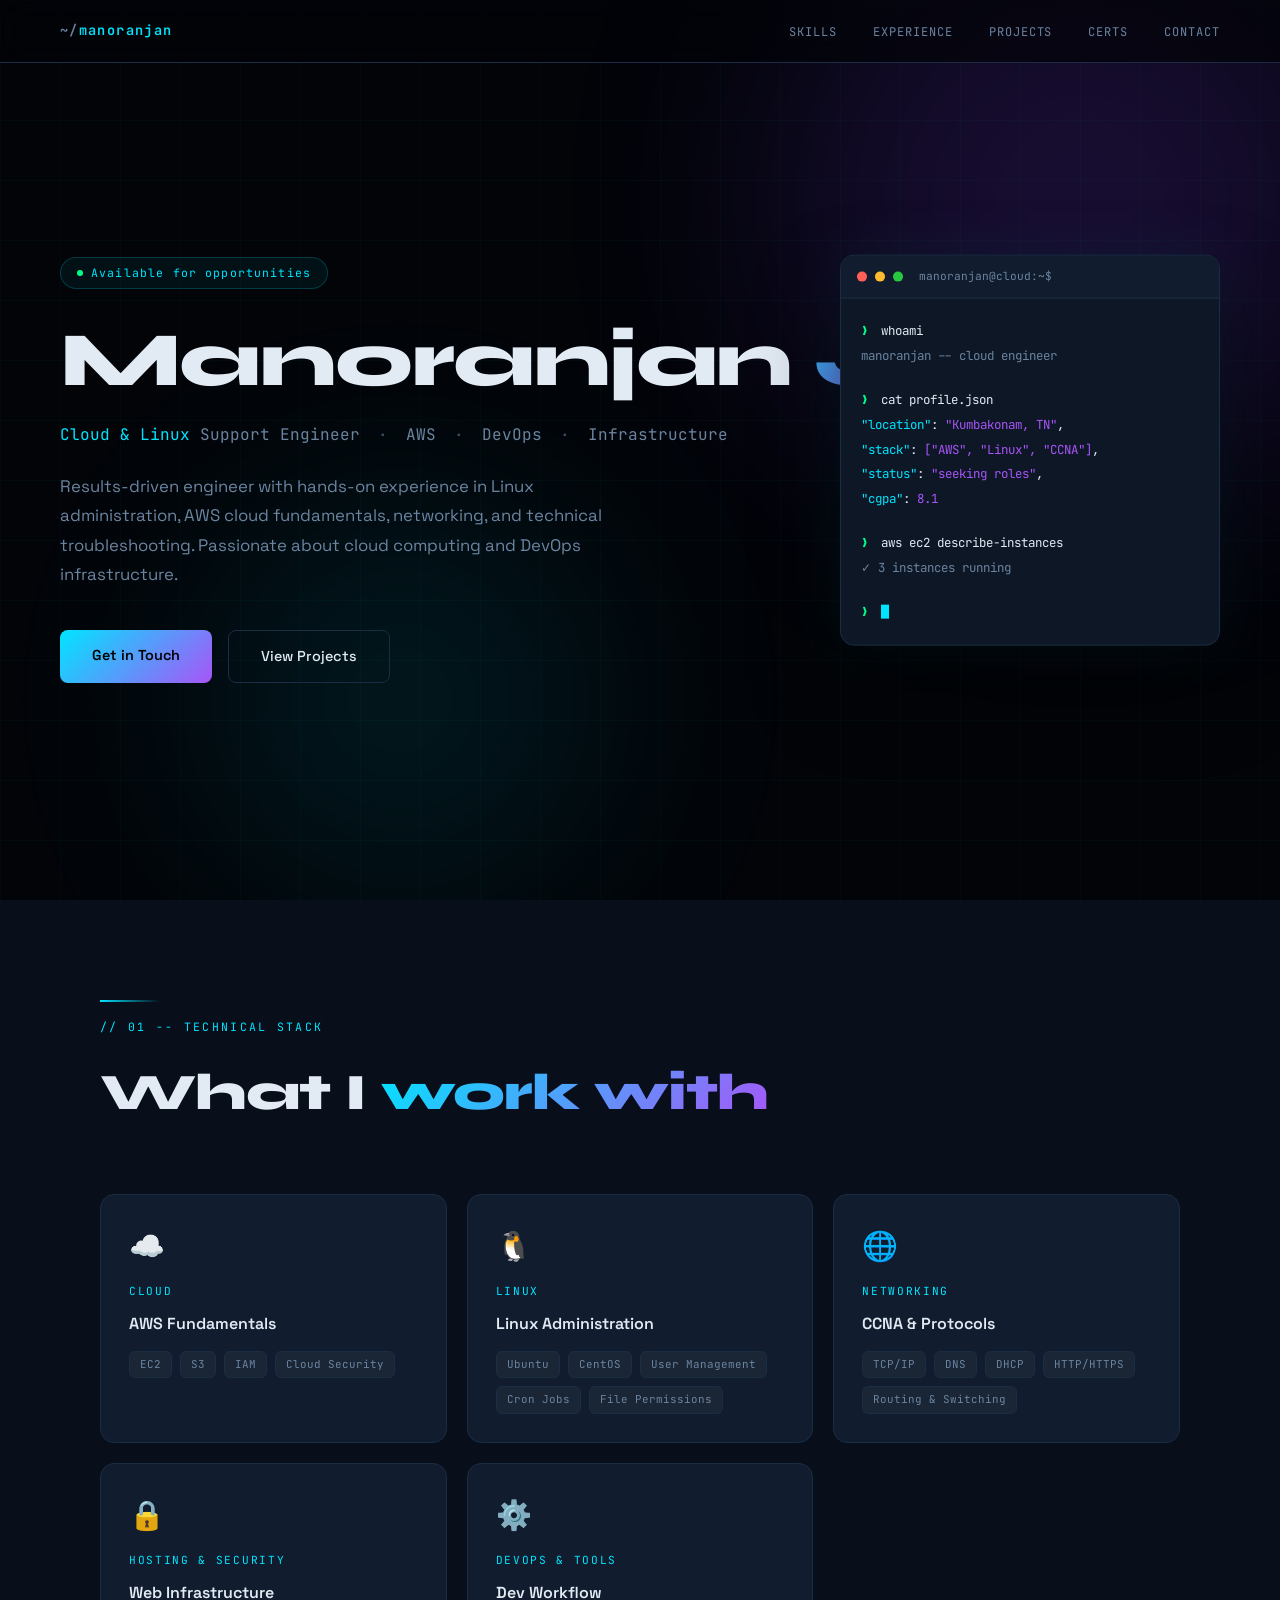
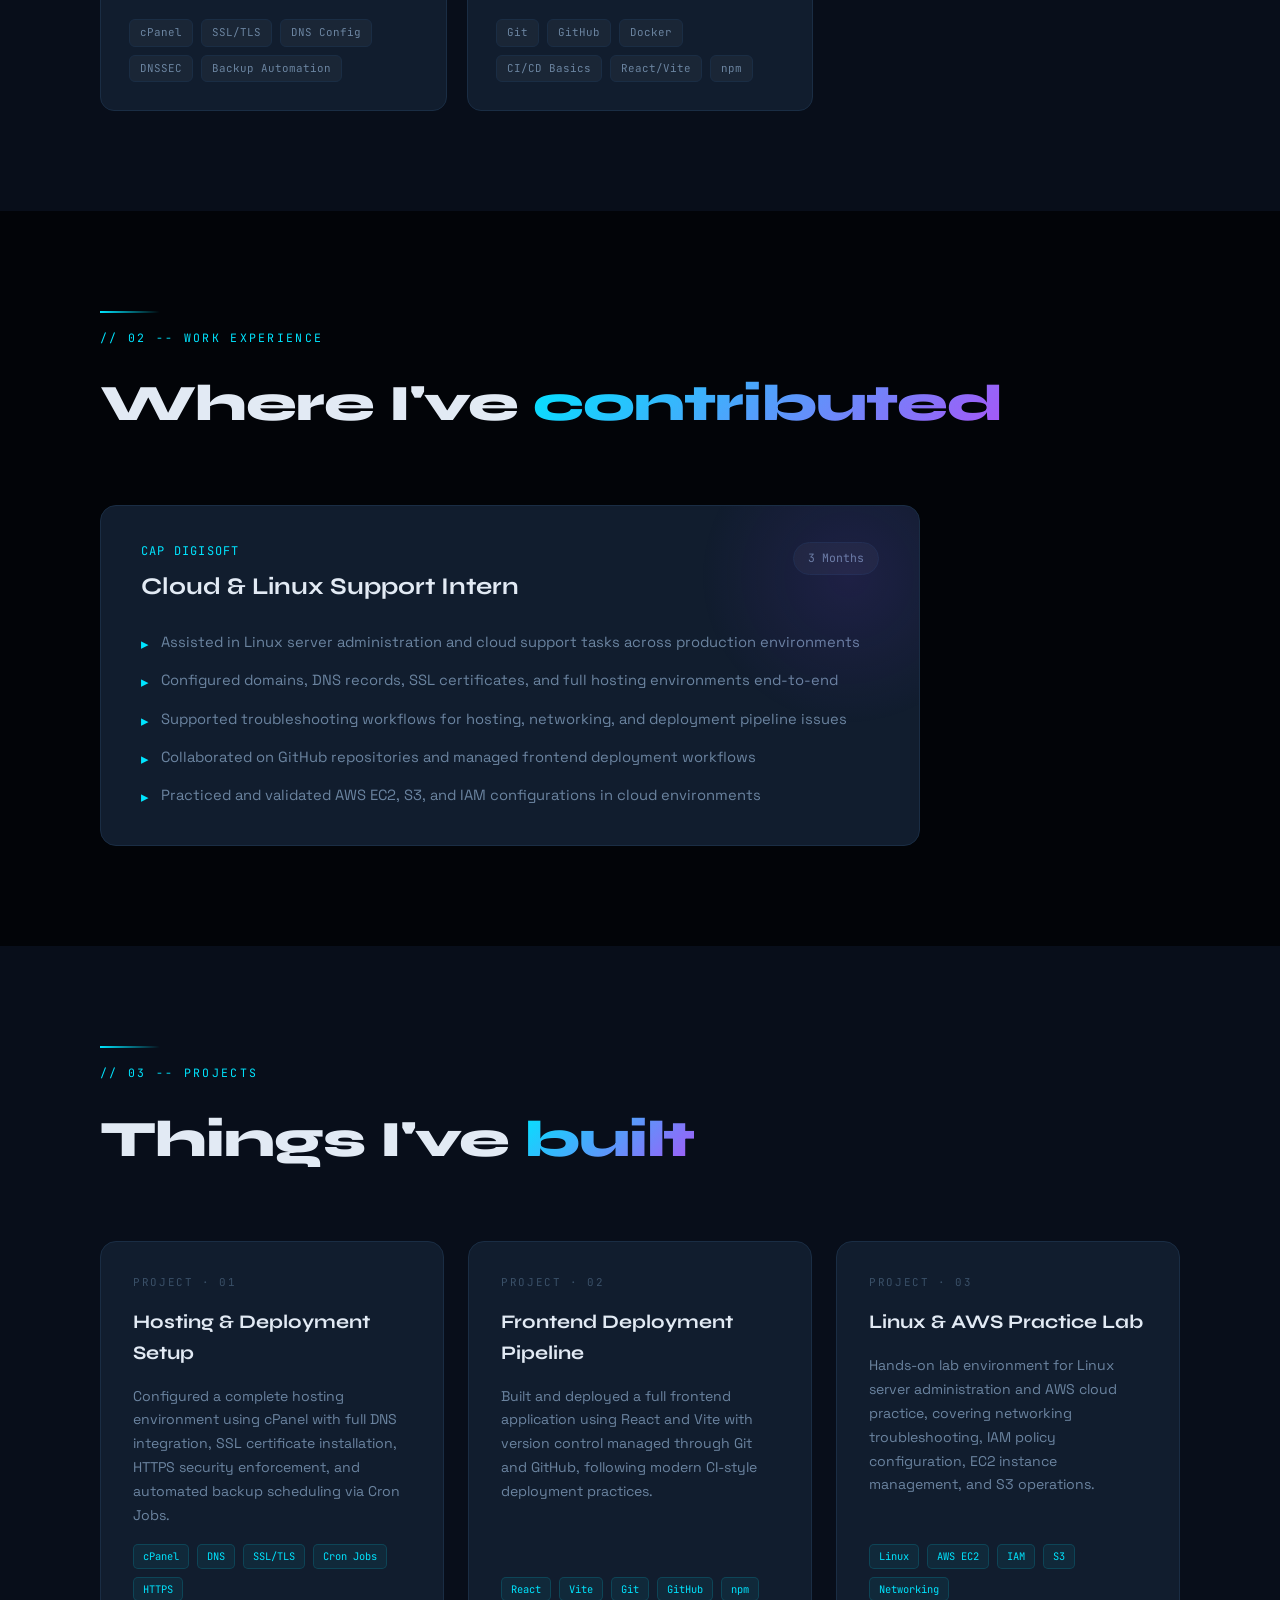
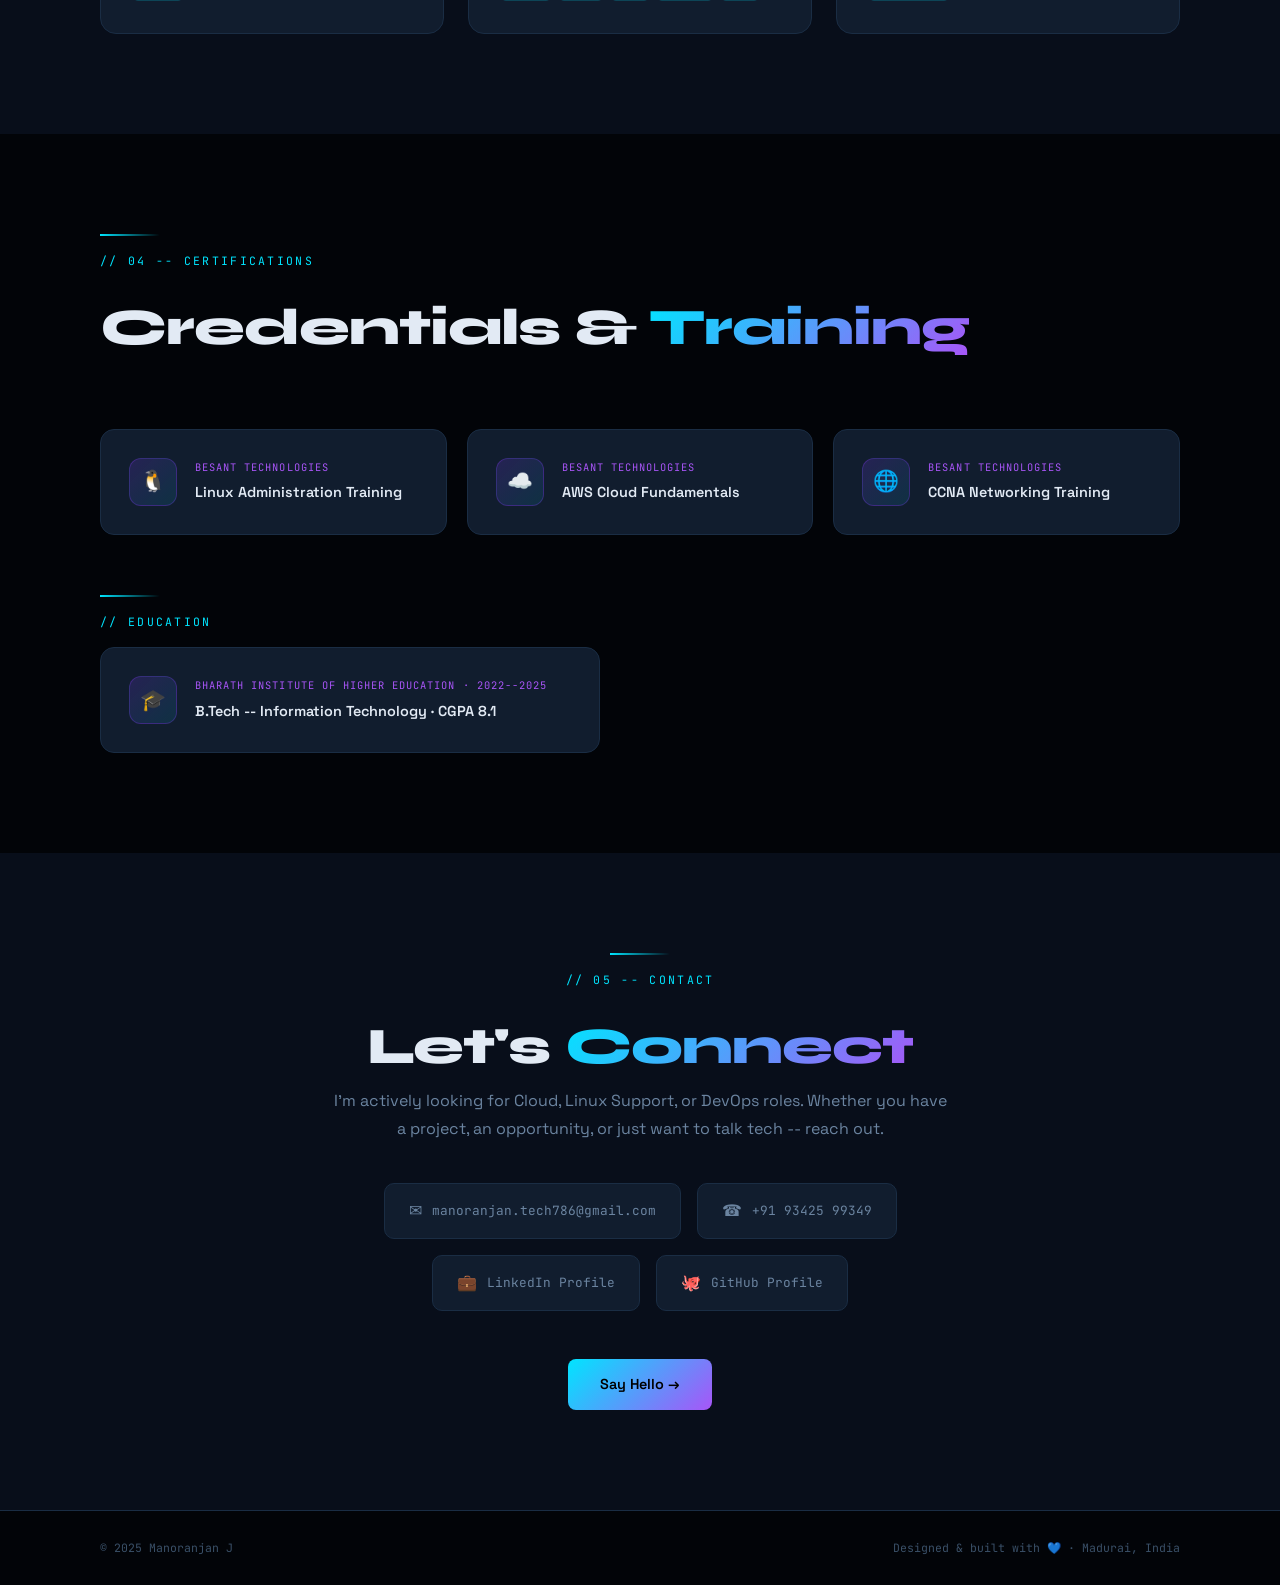
==== commit 0a252821: "hero name change" ====
--- a/index.html
+++ b/index.html
@@ -3,7 +3,7 @@
 <head>
 <meta charset="UTF-8">
 <meta name="viewport" content="width=device-width, initial-scale=1.0">
-<title>Manoranjan | Cloud & Linux Engineer</title>
+<title>praveen sir | Cloud & Linux Engineer</title>
 <link rel="preconnect" href="https://fonts.googleapis.com">
 <link rel="preconnect" href="https://fonts.gstatic.com" crossorigin>
 <link href="https://fonts.googleapis.com/css2?family=Space+Grotesk:wght@300;400;500;600;700&family=JetBrains+Mono:wght@300;400;600&family=Syne:wght@700;800&display=swap" rel="stylesheet">
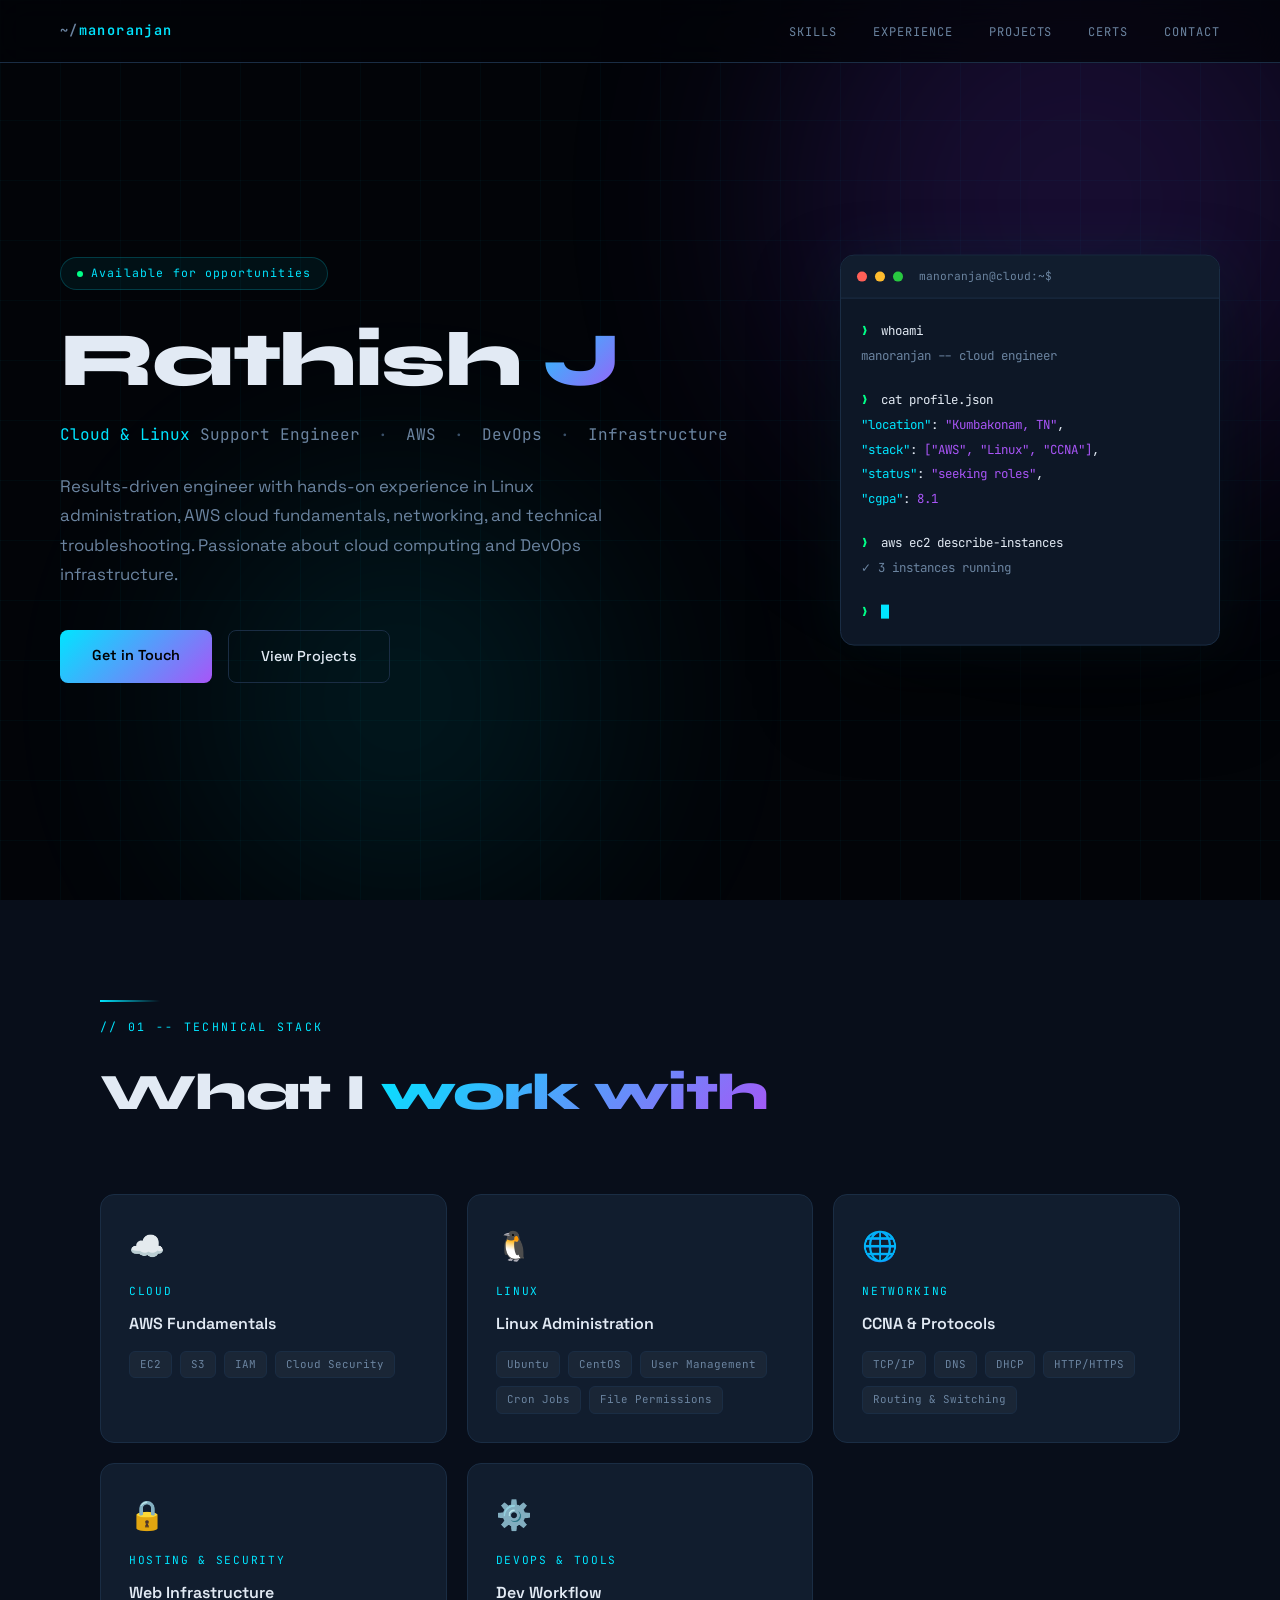
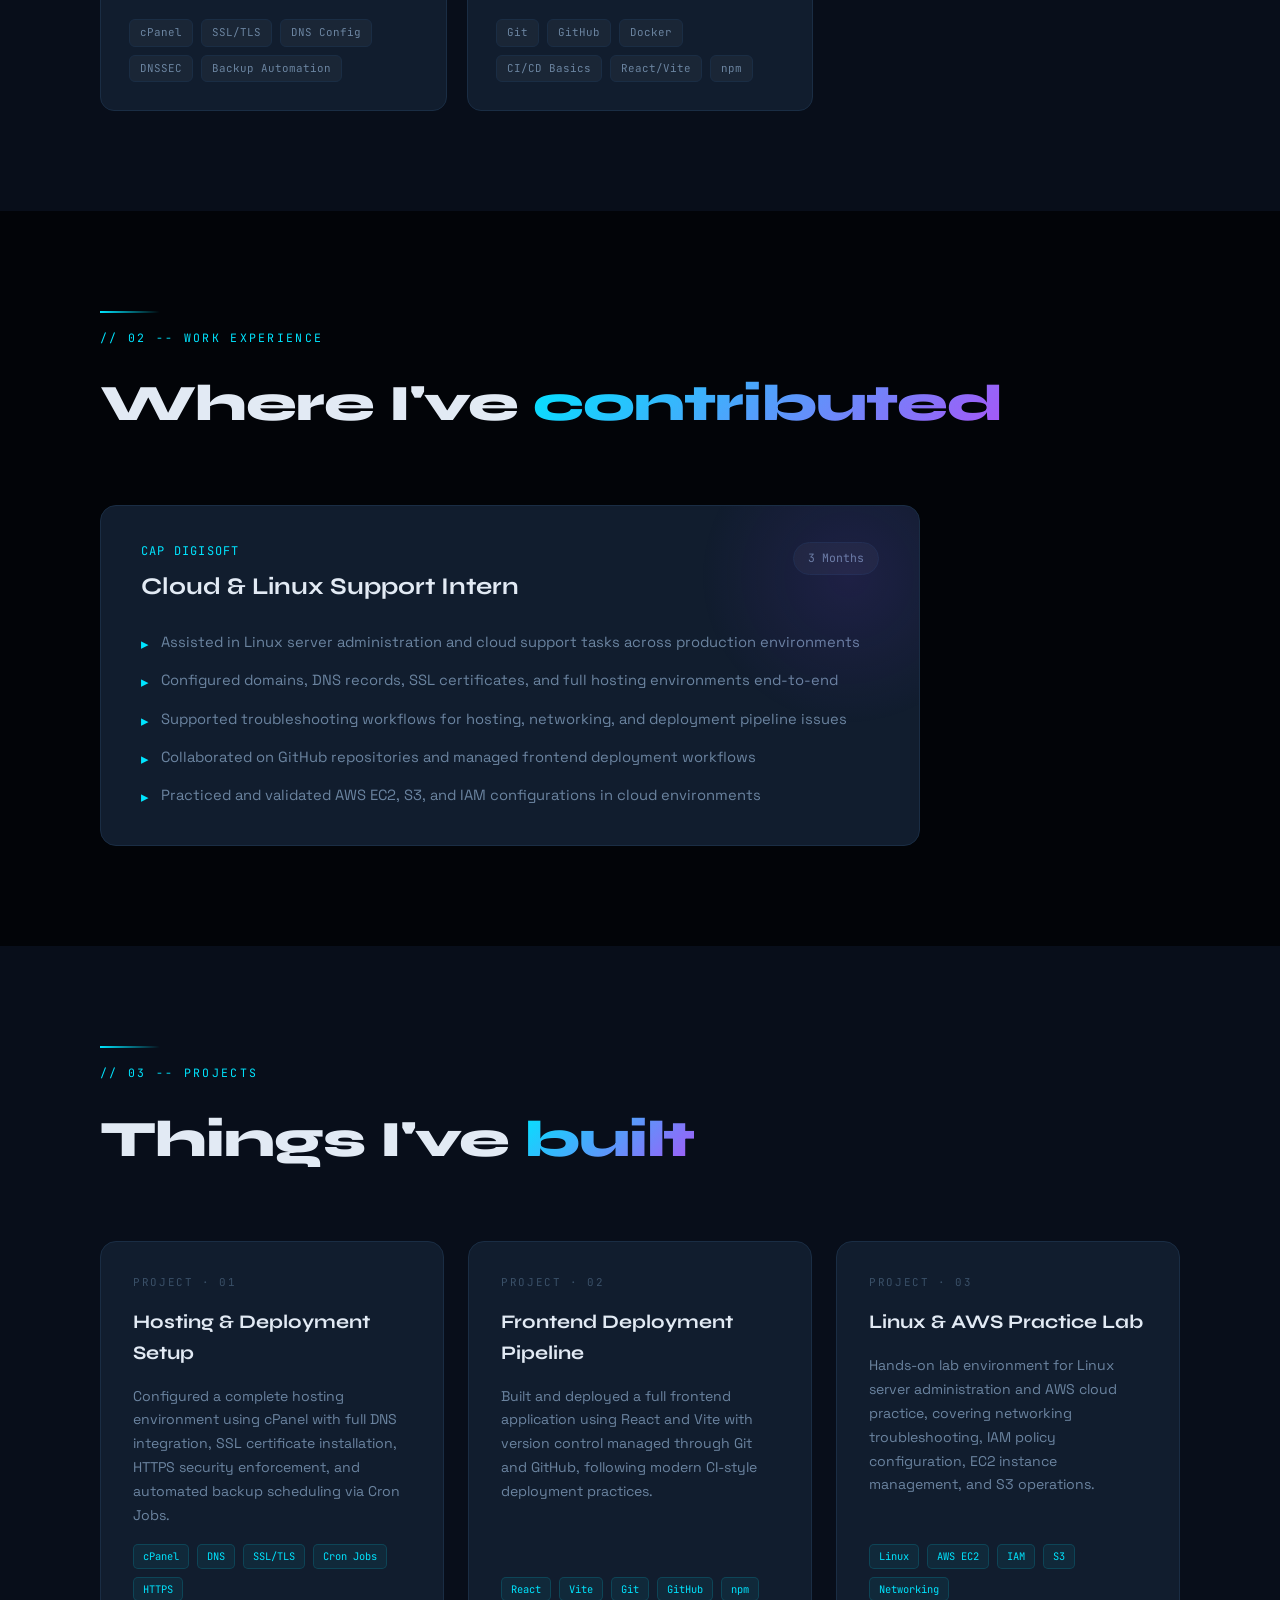
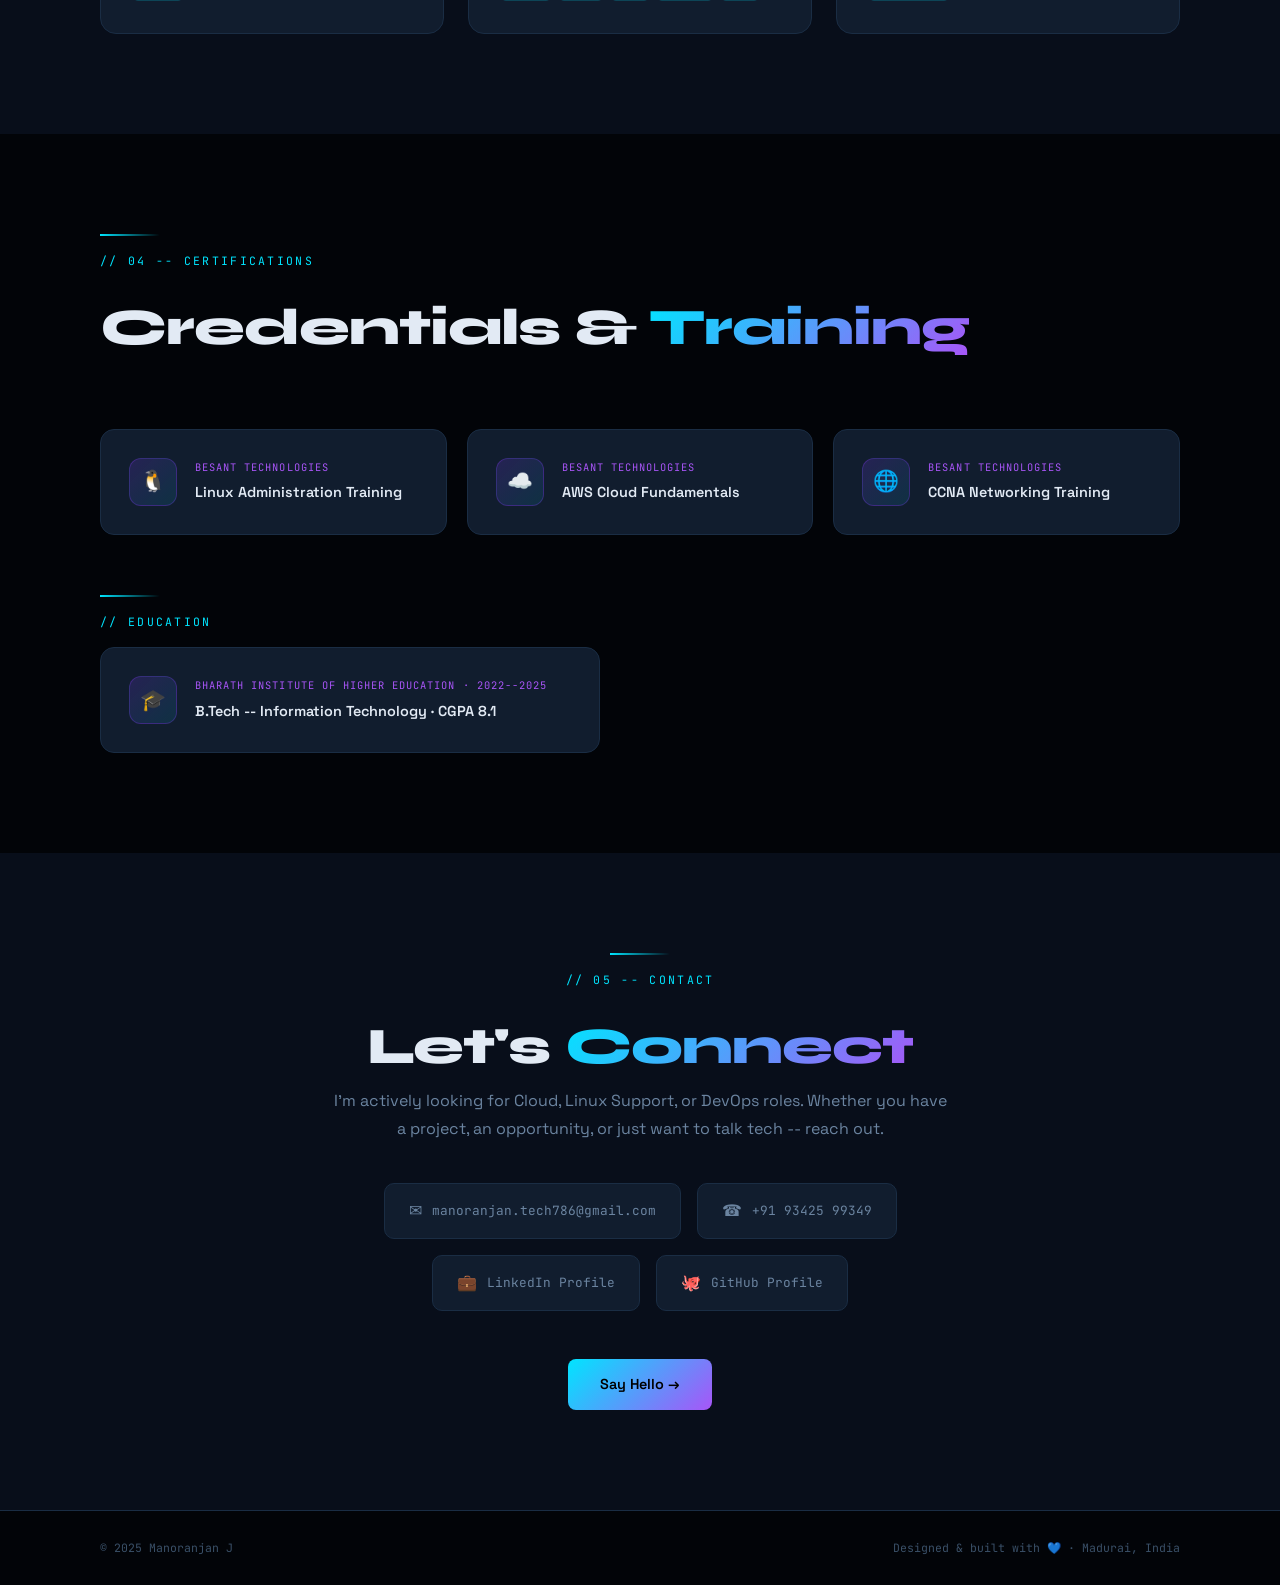
==== commit fc7130c3: "hero name to Rathish change" ====
--- a/index.html
+++ b/index.html
@@ -43,7 +43,7 @@
     </div>
 
     <h1 class="hero-name">
-      <span class="hero-first">Manoranjan</span><span class="hero-last"> J</span>
+      <span class="hero-first">Rathish</span><span class="hero-last"> J</span>
     </h1>
 
     <p class="hero-role">
